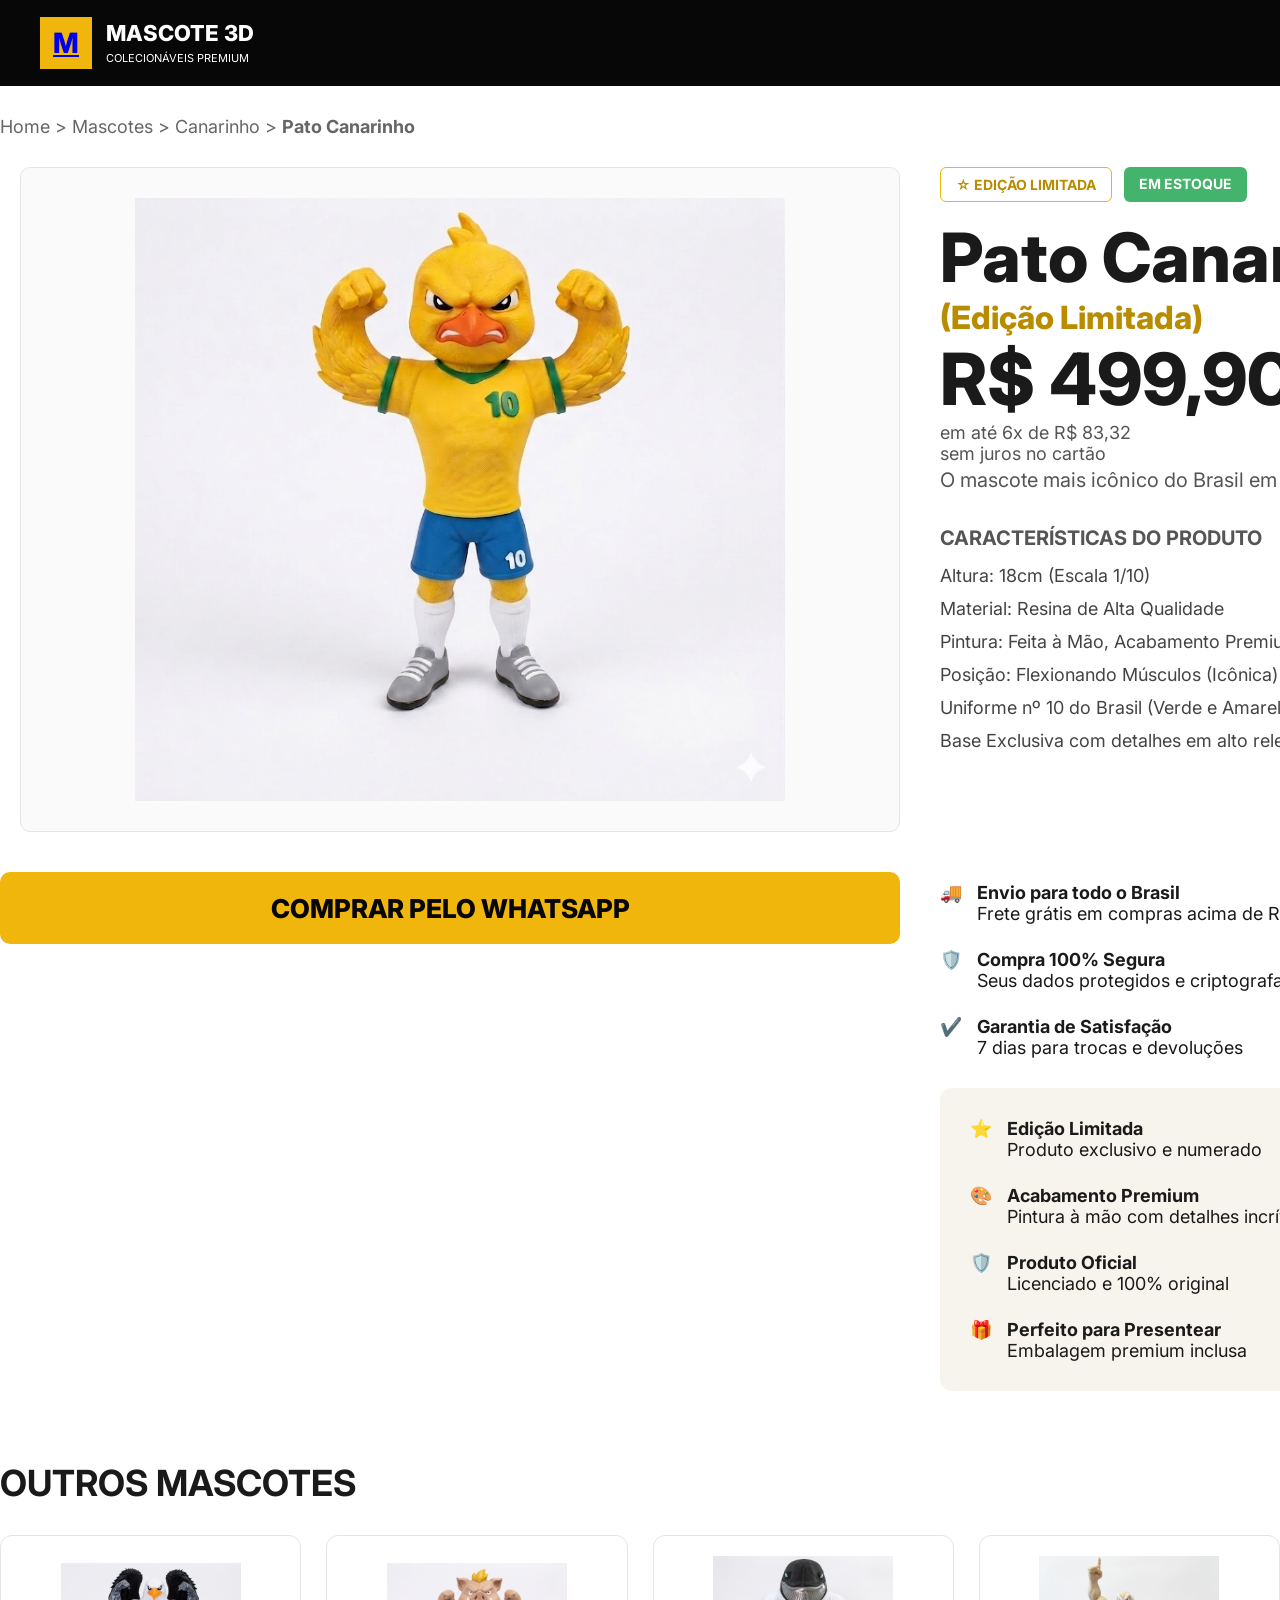
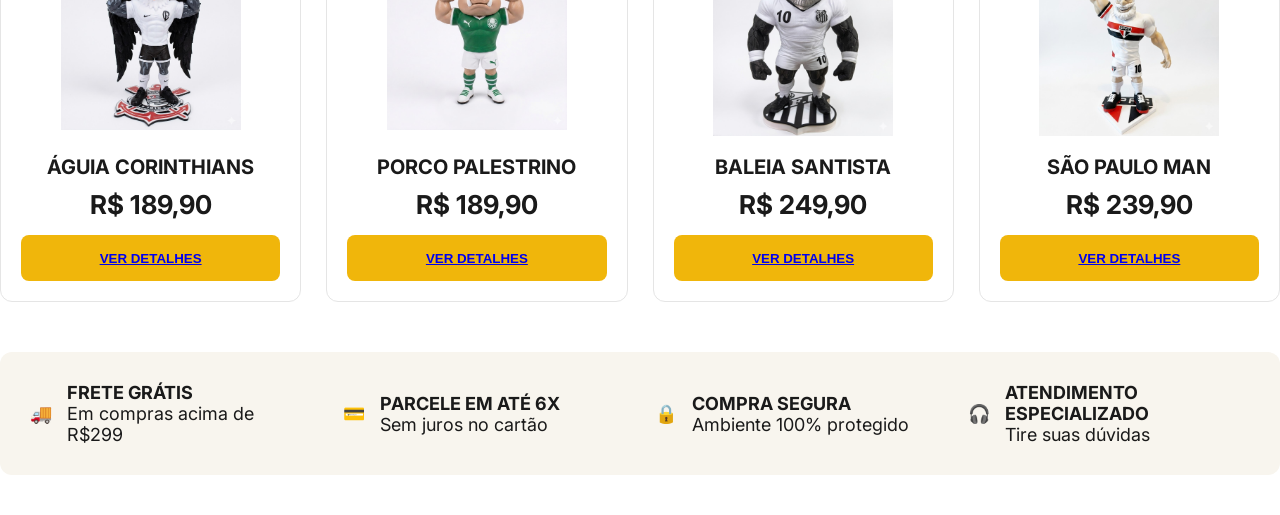
==== brasil.html @ bffdc1b5 "Add files via upload" ====
<!DOCTYPE html>
<html lang="pt-BR">
<head>
<meta charset="UTF-8">
<meta name="viewport" content="width=device-width, initial-scale=1.0">
<title>PATO CANARINHO</title>
<link rel="stylesheet" href="produtos.css">
<link href="https://fonts.googleapis.com/css2?family=Inter:wght@300;400;500;600;700;800&display=swap" rel="stylesheet">
</head>

<body>

<header>

<div class="top-header">

<div class="logo">
<div class="logo-icon"><a href="index.html" target="_blank">M</a></div>

<div class="logo-text">
<h2>MASCOTE 3D</h2>
<span>COLECIONÁVEIS PREMIUM</span>
</div>
</div>
</header>

<main>

<div class="container">

<div class="breadcrumb">
Home > Mascotes > Canarinho > <strong>Pato Canarinho</strong>
</div>

<section class="product-layout">

<div class="gallery">

<div class="thumbs">

<div class="thumb active"></div>
<div class="thumb"></div>
<div class="thumb"></div>
<div class="thumb"></div>

</div>

<div class="main-image">

<img src="brasil.png" alt="Canarinho">

</div>

</div>

<div class="product-info">

<div class="badges">
<span class="limited">☆ EDIÇÃO LIMITADA</span>
<span class="stock">EM ESTOQUE</span>
</div>

<h1>
Pato Canarinho
<span>(Edição Limitada)</span>
</h1>



<div class="price">
R$ 499,90
</div>

<div class="installments">
em até 6x de R$ 83,32<br>
sem juros no cartão
<p class="description">
O mascote mais icônico do Brasil em uma versão exclusiva para verdadeiros colecionadores.
</p>

<h3>CARACTERÍSTICAS DO PRODUTO</h3>

<ul class="features">
<li>Altura: 18cm (Escala 1/10)</li>
<li>Material: Resina de Alta Qualidade</li>
<li>Pintura: Feita à Mão, Acabamento Premium</li>
<li>Posição: Flexionando Músculos (Icônica)</li>
<li>Uniforme nº 10 do Brasil (Verde e Amarelo)</li>
<li>Base Exclusiva com detalhes em alto relevo</li>
</ul>
</div>

</div>


<!-- Dentro de .product-info, no final -->

<a href="https://wa.me/5511987654321?text=Olá,%20tenho%20interesse%20no%20mascote%20Águia%20Corinthians%20(Edição%20Limitada)." 
   class="btn-cart" 
   target="_blank">
    COMPRAR PELO WHATSAPP
</a>
<div class="price-box">
<div class="benefits">

<div class="benefit">
🚚
<div>
<strong>Envio para todo o Brasil</strong>
<p>Frete grátis em compras acima de R$299</p>
</div>
</div>

<div class="benefit">
🛡️
<div>
<strong>Compra 100% Segura</strong>
<p>Seus dados protegidos e criptografados</p>
</div>
</div>

<div class="benefit">
✔️
<div>
<strong>Garantia de Satisfação</strong>
<p>7 dias para trocas e devoluções</p>
</div>
</div>

</div>

<div class="details-card">

<div class="detail">
⭐
<div>
<strong>Edição Limitada</strong>
<p>Produto exclusivo e numerado</p>
</div>
</div>

<div class="detail">
🎨
<div>
<strong>Acabamento Premium</strong>
<p>Pintura à mão com detalhes incríveis</p>
</div>
</div>

<div class="detail">
🛡️
<div>
<strong>Produto Oficial</strong>
<p>Licenciado e 100% original</p>
</div>
</div>

<div class="detail">
🎁
<div>
<strong>Perfeito para Presentear</strong>
<p>Embalagem premium inclusa</p>
</div>
</div>
</div>

</div>

</div>

</section>

<section class="related">

<h2>OUTROS MASCOTES</h2>

<div class="products">

<div class="card">
<img src="corinthians.png">
<h4>ÁGUIA CORINTHIANS</h4>
<p>R$ 189,90</p>
<button><a href="corinthians.png">VER DETALHES</a></button>
</div>

<div class="card">
<img src="palmeiras.png">
<h4>PORCO PALESTRINO</h4>
<p>R$ 189,90</p>
<button><a href="palmeiras.html">VER DETALHES</a></button>
</div>

<div class="card">
<img src="santos.png">
<h4>BALEIA SANTISTA</h4>
<p>R$ 249,90</p>
<button><a href="santos.html">VER DETALHES</a></button>
</div>

<div class="card">
<img src="saopaulo.png">
<h4>SÃO PAULO MAN</h4>
<p>R$ 239,90</p>
<button><a href="saopaulo.html">VER DETALHES</a></button>
</div>

</div>

</section>

<section class="footer-benefits">

<div class="footer-benefit">
🚚
<div>
<strong>FRETE GRÁTIS</strong>
<p>Em compras acima de R$299</p>
</div>
</div>

<div class="footer-benefit">
💳
<div>
<strong>PARCELE EM ATÉ 6X</strong>
<p>Sem juros no cartão</p>
</div>
</div>

<div class="footer-benefit">
🔒
<div>
<strong>COMPRA SEGURA</strong>
<p>Ambiente 100% protegido</p>
</div>
</div>

<div class="footer-benefit">
🎧
<div>
<strong>ATENDIMENTO ESPECIALIZADO</strong>
<p>Tire suas dúvidas</p>
</div>
</div>

</section>

</div>

</main>

</body>
</html>
---- produtos.css ----
:root{

--black:#070707;
--dark:#0d0d0d;
--yellow:#f0b60b;
--yellow-hover:#dca300;
--green:#44b36b;
--white:#ffffff;
--gray:#f7f7f7;
--border:#e5e5e5;
--text:#1a1a1a;
--muted:#666666;

}

*{
margin:0;
padding:0;
box-sizing:border-box;
}

body{
font-family:'Inter',sans-serif;
background:#fff;
color:var(--text);
}

.top-header{
height:86px;
background:var(--black);
display:flex;
align-items:center;
justify-content:space-between;
padding:0 40px;
}

.logo{
display:flex;
align-items:center;
gap:14px;
}

.logo-icon{
width:52px;
height:52px;
background:var(--yellow);
display:flex;
align-items:center;
justify-content:center;
font-weight:800;
font-size:28px;
color:#000;
}

.logo-text h2{
color:#fff;
font-size:22px;
font-weight:800;
}

.logo-text span{
font-size:11px;
color:#fff;
}

.search{
width:620px;
display:flex;
}

.search input{
flex:1;
height:46px;
background:#0f1115;
border:1px solid #333;
padding:0 20px;
color:#fff;
font-size:15px;
border-radius:6px 0 0 6px;
}

.search button{
width:62px;
border:none;
background:var(--yellow);
font-size:20px;
cursor:pointer;
border-radius:0 6px 6px 0;
}

.header-actions{
display:flex;
gap:35px;
color:#fff;
font-size:15px;
}

.cart{
position:relative;
}

.cart-count{
position:absolute;
top:-10px;
right:-14px;
width:20px;
height:20px;
border-radius:50%;
background:var(--yellow);
color:#000;
font-size:12px;
display:flex;
align-items:center;
justify-content:center;
font-weight:700;
}

.navbar{
height:54px;
background:#0a0f16;
display:flex;
align-items:center;
}

.categories-btn{
width:260px;
height:54px;
background:#0b0b0b;
color:var(--yellow);
display:flex;
align-items:center;
padding-left:40px;
gap:12px;
font-weight:700;
}

.navbar ul{
display:flex;
list-style:none;
gap:60px;
margin-left:60px;
color:#fff;
font-weight:600;
}

.container{
width:1800px;
margin:auto;
}

.breadcrumb{
padding:30px 0;
color:#666;
font-size:18px;
}

.product-layout{
display:grid;
grid-template-columns:900px 1fr;
gap:40px;
}

.gallery{
display:flex;
gap:20px;
}

.main-image{
flex:1;
background:#fafafa;
border-radius:10px;
border:1px solid var(--border);
display:flex;
flex-direction:column;
align-items:center;
padding:30px;
}
.main-image img{
width:650px;
}


.badges{
display:flex;
gap:12px;
margin-bottom:20px;
}

.limited{
border:1px solid var(--yellow);
color:#b98c00;
padding:8px 15px;
border-radius:6px;
font-size:14px;
font-weight:700;
}

.stock{
background:var(--green);
color:#fff;
padding:8px 15px;
border-radius:6px;
font-size:14px;
font-weight:700;
}

.product-info h1{
font-size:68px;
font-weight:800;
line-height:1.05;
}

.product-info h1 span{
display:block;
font-size:32px;
color:#b98c00;
margin-top:8px;
}

.price-box{
display:cen;
gap:10px;
align-items:center;
margin:10px 0;
}

.price{
font-size:72px;
font-weight:800;
}

.installments{
font-size:18px;
color:#555;
}

.description{
font-size:20px;
line-height:1.6;
margin-bottom:30px;
}

.product-info h3{
font-size:20px;
margin-bottom:15px;
}

.features{
list-style:none;
display:flex;
flex-direction:column;
gap:12px;
font-size:18px;
color:#444;
margin-bottom:35px;
}

.btn-cart {
    width: 100%;
    height: 72px;
    background: var(--yellow);
    color: var(--black);           /* Letra preta */
    border: none;
    font-size: 26px;               /* Reduzi um pouco para caber melhor */
    font-weight: 800;
    border-radius: 10px;
    cursor: pointer;
    margin-bottom: 15px;
    display: flex;
    align-items: center;
    justify-content: center;
    text-decoration: none;         /* Remove underline do link */
    transition: all 0.3s ease;
}

.btn-cart:hover {
    background: var(--yellow-hover);
    transform: translateY(-2px);
}


.btn-fav{
width:100%;
height:60px;
background:#fff;
border:2px solid #ccc;
border-radius:10px;
font-size:22px;
font-weight:600;
margin-bottom:25px;
}

.benefits{
display:flex;
flex-direction:column;
gap:25px;
margin-bottom:30px;
}

.benefit{
display:flex;
gap:15px;
font-size:18px;
}

.details-card{
background:#f7f3ed;
padding:30px;
border-radius:12px;
display:flex;
flex-direction:column;
gap:25px;
}

.detail{
display:flex;
gap:15px;
font-size:18px;
}

.related{
margin-top:60px;
}

.related h2{
font-size:36px;
margin-bottom:30px;
}

.products{
display:grid;
grid-template-columns:repeat(4,1fr);
gap:25px;
}

.card{
background:#fff;
border:1px solid var(--border);
border-radius:12px;
padding:20px;
text-align:center;
}

.card img{
width:180px;
height:180px;
object-fit:contain;
}

.card h4{
font-size:20px;
margin:15px 0 10px;
}

.card p{
font-size:26px;
font-weight:700;
margin-bottom:15px;
}

.card button{
width:100%;
height:46px;
background:var(--yellow);
border:none;
font-weight:700;
border-radius:8px;
}

.footer-benefits{
margin-top:50px;
background:#f8f5ee;
padding:30px;
display:grid;
grid-template-columns:repeat(4,1fr);
gap:30px;
border-radius:12px;
margin-bottom:40px;
}

.footer-benefit{
display:flex;
gap:15px;
font-size:18px;
align-items:center;
}
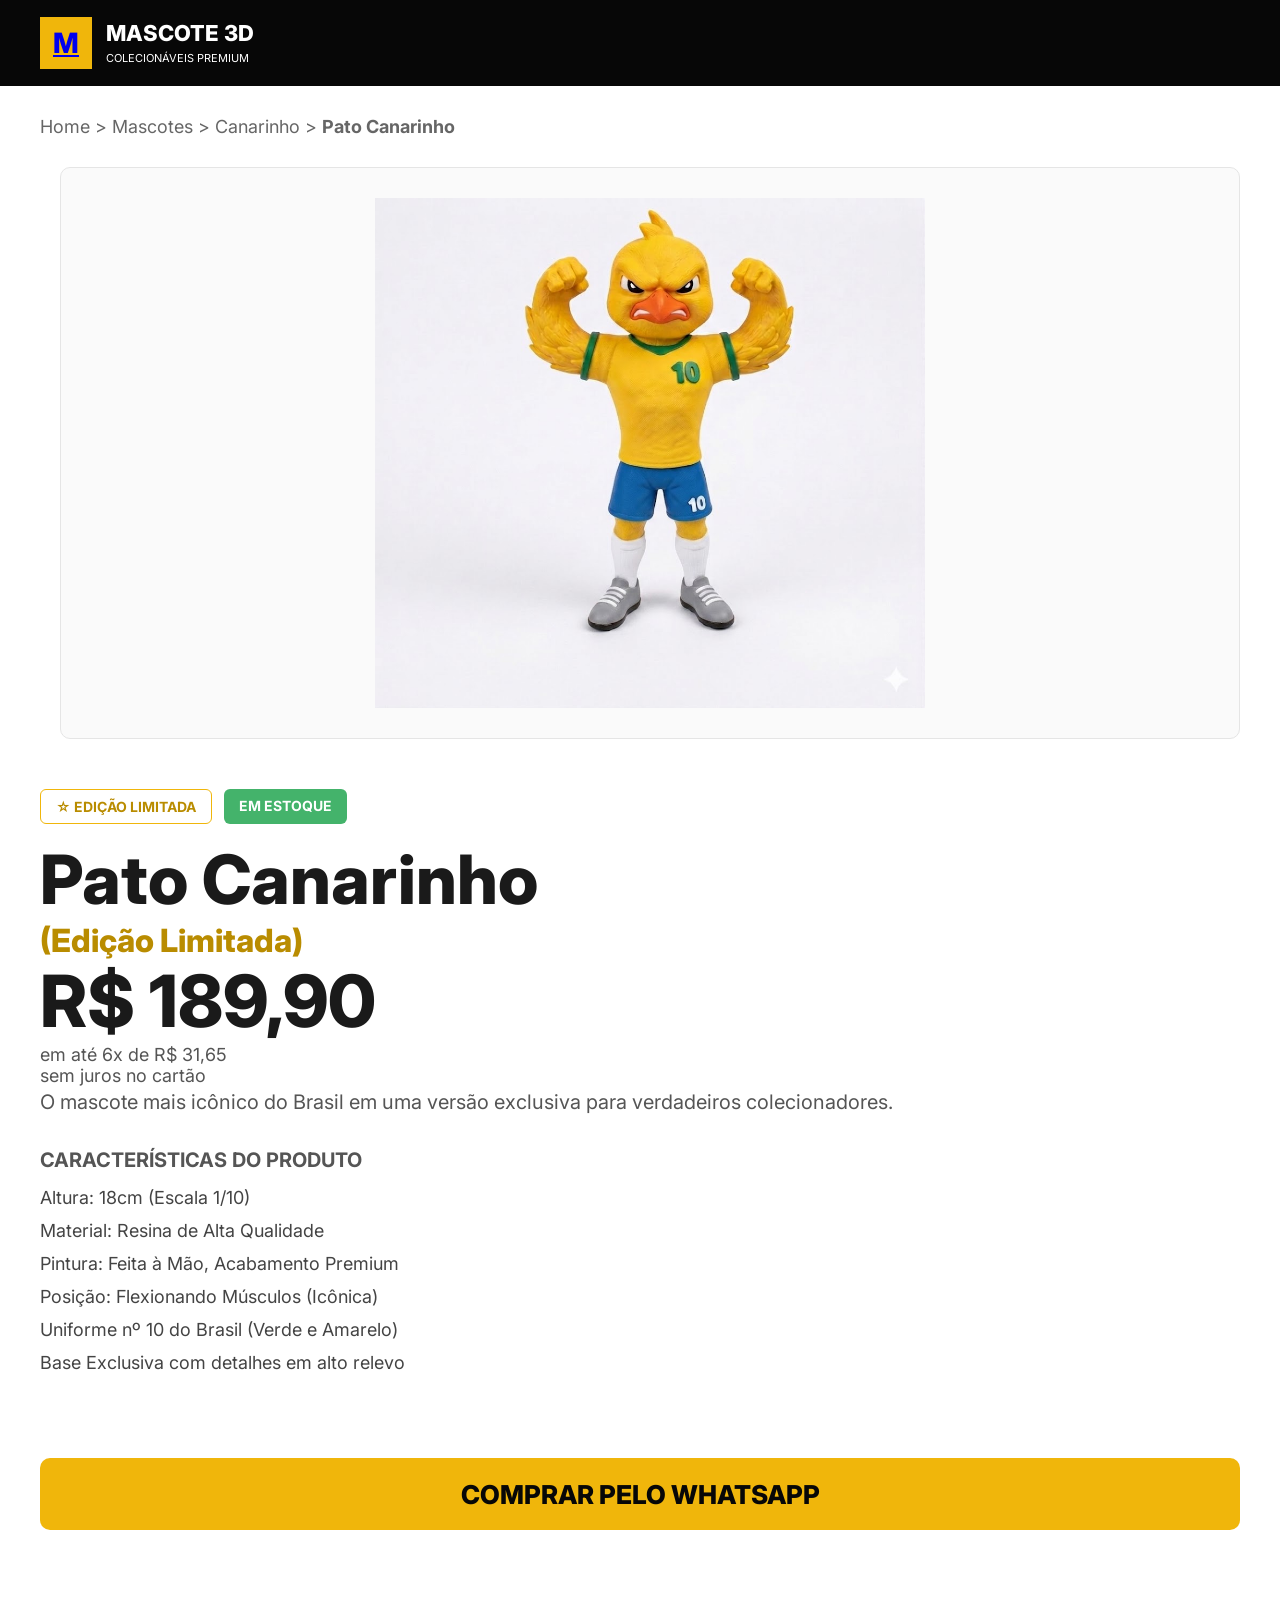
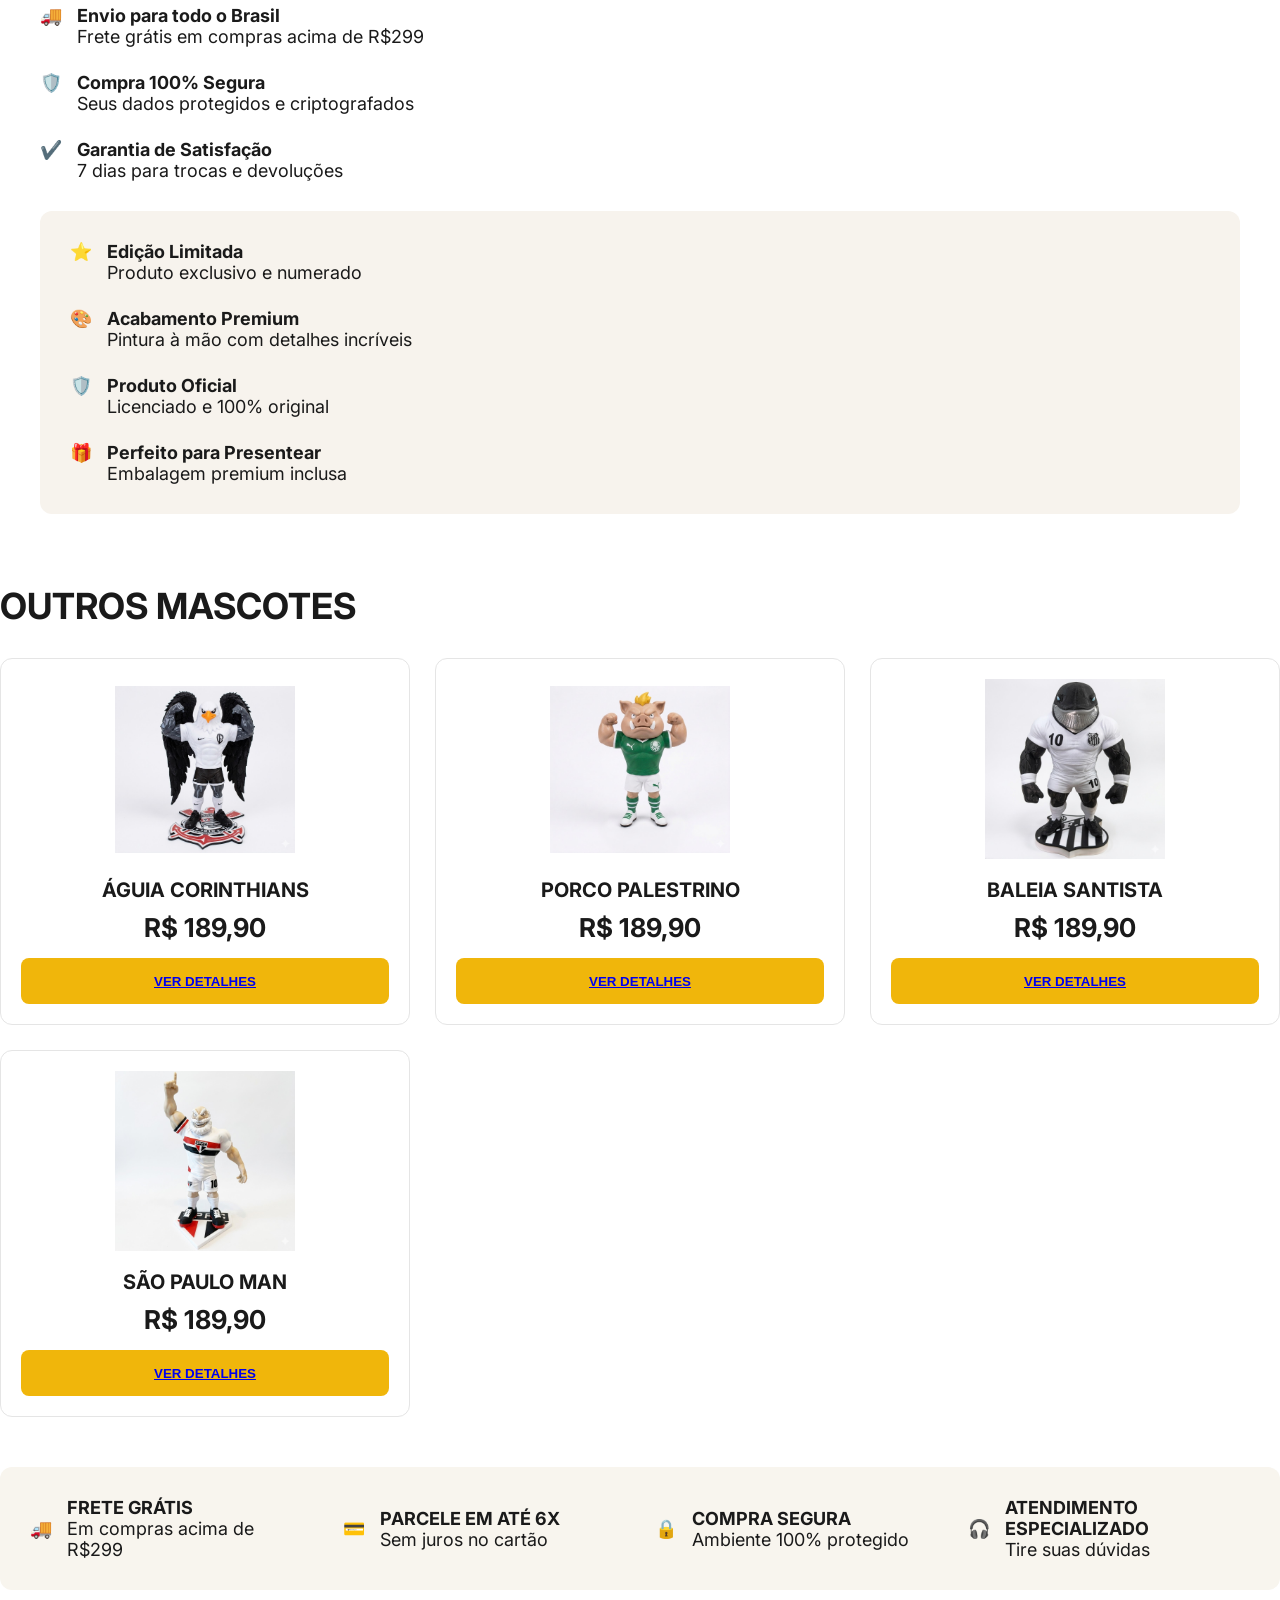
==== commit 124a2041: "Revise Pato Canarinho product information Updated product details and pricing for Pato Canarinho." ====
--- a/brasil.html
+++ b/brasil.html
@@ -68,11 +68,11 @@
 
 
 <div class="price">
-R$ 499,90
+R$ 189,90
 </div>
 
 <div class="installments">
-em até 6x de R$ 83,32<br>
+em até 6x de R$ 31,65<br>
 sem juros no cartão
 <p class="description">
 O mascote mais icônico do Brasil em uma versão exclusiva para verdadeiros colecionadores.
@@ -193,14 +193,14 @@
 <div class="card">
 <img src="santos.png">
 <h4>BALEIA SANTISTA</h4>
-<p>R$ 249,90</p>
+<p>R$ 189,90</p>
 <button><a href="santos.html">VER DETALHES</a></button>
 </div>
 
 <div class="card">
 <img src="saopaulo.png">
 <h4>SÃO PAULO MAN</h4>
-<p>R$ 239,90</p>
+<p>R$ 189,90</p>
 <button><a href="saopaulo.html">VER DETALHES</a></button>
 </div>
 
@@ -249,4 +249,4 @@
 </main>
 
 </body>
-</html>+</html>
--- a/produtos.css
+++ b/produtos.css
@@ -384,3 +384,148 @@
 font-size:18px;
 align-items:center;
 }
+
+@media (max-width: 1440px) {
+    .container {
+        width: 100%;
+        padding: 0 40px;
+    }
+}
+
+@media (max-width: 1280px) {
+    .product-layout {
+        grid-template-columns: 1fr;
+        gap: 50px;
+    }
+    
+    .main-image img {
+        width: 100%;
+        max-width: 550px;
+    }
+    
+    .products {
+        grid-template-columns: repeat(3, 1fr);
+    }
+}
+
+@media (max-width: 992px) { /* Tablet */
+    .top-header {
+        padding: 0 20px;
+        height: 70px;
+    }
+    
+    .search {
+        width: 380px;
+    }
+    
+    .navbar ul {
+        gap: 30px;
+        margin-left: 30px;
+    }
+    
+    .categories-btn {
+        width: 220px;
+        padding-left: 20px;
+    }
+    
+    .product-info h1 {
+        font-size: 48px;
+    }
+    
+    .product-info h1 span {
+        font-size: 24px;
+    }
+    
+    .price {
+        font-size: 52px;
+    }
+    
+    .products {
+        grid-template-columns: repeat(2, 1fr);
+    }
+    
+    .footer-benefits {
+        grid-template-columns: repeat(2, 1fr);
+    }
+}
+
+@media (max-width: 768px) { /* Tablet menor / Mobile grande */
+    .search {
+        display: none; /* ou pode deixar, mas fica muito apertado */
+    }
+    
+    .header-actions {
+        gap: 20px;
+    }
+    
+    .navbar ul {
+        display: none; /* Normalmente vira menu hambúrguer */
+    }
+    
+    .container {
+        padding: 0 20px;
+    }
+    
+    .breadcrumb {
+        font-size: 16px;
+        padding: 20px 0;
+    }
+    
+    .product-info h1 {
+        font-size: 42px;
+    }
+    
+    .main-image {
+        padding: 20px;
+    }
+}
+
+@media (max-width: 480px) { /* Celular */
+    .top-header {
+        padding: 0 15px;
+        height: 65px;
+    }
+    
+    .logo-icon {
+        width: 42px;
+        height: 42px;
+        font-size: 24px;
+    }
+    
+    .logo-text h2 {
+        font-size: 18px;
+    }
+    
+    .product-info h1 {
+        font-size: 36px;
+    }
+    
+    .product-info h1 span {
+        font-size: 22px;
+    }
+    
+    .price {
+        font-size: 42px;
+    }
+    
+    .description,
+    .features,
+    .benefit,
+    .detail {
+        font-size: 16px;
+    }
+    
+    .products {
+        grid-template-columns: 1fr;
+    }
+    
+    .footer-benefits {
+        grid-template-columns: 1fr;
+        gap: 20px;
+    }
+    
+    .btn-cart {
+        font-size: 20px;
+        height: 60px;
+    }
+}
